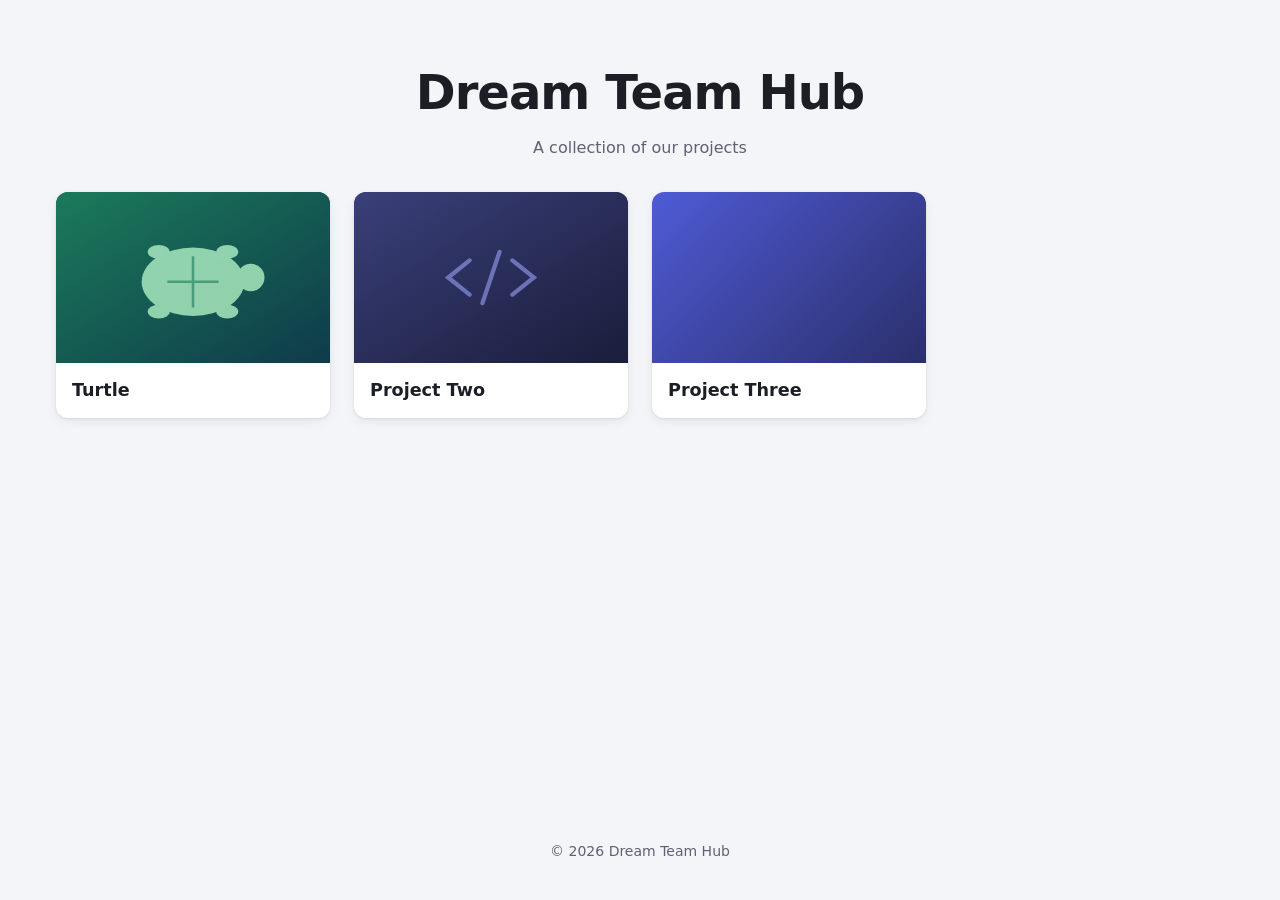
==== index.html @ 84e37cf9 "prototype" ====
<!doctype html>
<html lang="en">
<head>
  <meta charset="utf-8">
  <meta name="viewport" content="width=device-width, initial-scale=1">
  <title>Dream Team Hub</title>
  <meta name="description" content="A collection of projects by the Dream Team.">
  <link rel="canonical" href="https://dreamteamhub.ca/">
  <link rel="icon" href="data:image/svg+xml,<svg xmlns='http://www.w3.org/2000/svg' viewBox='0 0 100 100'><text y='.9em' font-size='90'>✨</text></svg>">
  <link rel="stylesheet" href="css/styles.css">
</head>
<body>
  <header class="site-header">
    <h1>Dream Team Hub</h1>
    <p class="tagline">A collection of our projects</p>
  </header>

  <main>
    <section id="project-grid" class="grid" aria-label="Projects">
      <noscript><p class="empty">Please enable JavaScript to view the projects.</p></noscript>
    </section>
  </main>

  <footer class="site-footer">
    <p>&copy; <span id="year"></span> Dream Team Hub</p>
  </footer>

  <script src="js/projects.js"></script>
  <script src="js/main.js"></script>
</body>
</html>
---- css/styles.css ----
:root {
  --bg: #f4f5f8;
  --surface: #ffffff;
  --text: #1c1e26;
  --muted: #5e6272;
  --accent: #4f5bd5;
  --card-fallback: linear-gradient(135deg, #4f5bd5, #2a2f6b);
  --shadow: 0 1px 3px rgba(0, 0, 0, 0.08), 0 4px 12px rgba(0, 0, 0, 0.06);
  --shadow-hover: 0 4px 10px rgba(0, 0, 0, 0.12), 0 12px 28px rgba(0, 0, 0, 0.12);
  --radius: 12px;
}

@media (prefers-color-scheme: dark) {
  :root {
    --bg: #121319;
    --surface: #1c1e27;
    --text: #eceef4;
    --muted: #a2a6b6;
    --accent: #8b95ff;
    --shadow: 0 1px 3px rgba(0, 0, 0, 0.4);
    --shadow-hover: 0 8px 24px rgba(0, 0, 0, 0.5);
  }
}

*,
*::before,
*::after {
  box-sizing: border-box;
}

body {
  margin: 0;
  min-height: 100vh;
  display: flex;
  flex-direction: column;
  background: var(--bg);
  color: var(--text);
  font-family: system-ui, -apple-system, "Segoe UI", Roboto, Helvetica, Arial, sans-serif;
  line-height: 1.5;
}

main {
  flex: 1;
  width: 100%;
  max-width: 1200px;
  margin: 0 auto;
  padding: 0 16px 48px;
}

.site-header {
  text-align: center;
  padding: 56px 16px 32px;
}

.site-header h1 {
  margin: 0;
  font-size: clamp(2rem, 5vw, 3rem);
  letter-spacing: -0.02em;
}

.tagline {
  margin: 8px 0 0;
  color: var(--muted);
}

/* ---------- Grid ---------- */

.grid {
  display: grid;
  grid-template-columns: repeat(auto-fill, minmax(260px, 1fr));
  gap: 24px;
}

.empty {
  grid-column: 1 / -1;
  text-align: center;
  color: var(--muted);
}

/* ---------- Card ---------- */

.card {
  display: flex;
  flex-direction: column;
  overflow: hidden;
  border-radius: var(--radius);
  background: var(--surface);
  box-shadow: var(--shadow);
  color: inherit;
  text-decoration: none;
  transition: transform 0.2s ease, box-shadow 0.2s ease;
}

.card:hover,
.card:focus-visible {
  transform: translateY(-3px);
  box-shadow: var(--shadow-hover);
}

.card:focus-visible {
  outline: 3px solid var(--accent);
  outline-offset: 3px;
}

.card__media {
  position: relative;
  aspect-ratio: 16 / 10;
  background: var(--card-fallback);
  overflow: hidden;
}

.card__media img {
  display: block;
  width: 100%;
  height: 100%;
  object-fit: cover;
  transition: transform 0.4s ease;
}

.card:hover .card__media img,
.card:focus-visible .card__media img {
  transform: scale(1.04);
}

.card__overlay {
  position: absolute;
  inset: 0;
  display: flex;
  align-items: center;
  justify-content: center;
  padding: 20px;
  background: rgba(0, 0, 0, 0.7);
  opacity: 0;
  transition: opacity 0.25s ease;
}

.card:hover .card__overlay,
.card:focus-visible .card__overlay {
  opacity: 1;
}

.card__description {
  margin: 0;
  color: #fff;
  text-align: center;
  font-size: 0.95rem;
  transform: translateY(8px);
  transition: transform 0.25s ease;
}

.card:hover .card__description,
.card:focus-visible .card__description {
  transform: translateY(0);
}

.card__title {
  margin: 0;
  padding: 14px 16px;
  font-size: 1.1rem;
  font-weight: 600;
}

/* Touch devices have no hover: show the description on a partial overlay instead. */
@media (hover: none) {
  .card__overlay {
    opacity: 1;
    align-items: flex-end;
    background: linear-gradient(to top, rgba(0, 0, 0, 0.75), rgba(0, 0, 0, 0) 70%);
  }

  .card__description {
    transform: none;
    text-align: left;
    font-size: 0.875rem;
  }
}

@media (prefers-reduced-motion: reduce) {
  .card,
  .card__media img,
  .card__overlay,
  .card__description {
    transition: none;
  }
}

/* ---------- Footer ---------- */

.site-footer {
  text-align: center;
  padding: 24px 16px;
  color: var(--muted);
  font-size: 0.875rem;
}
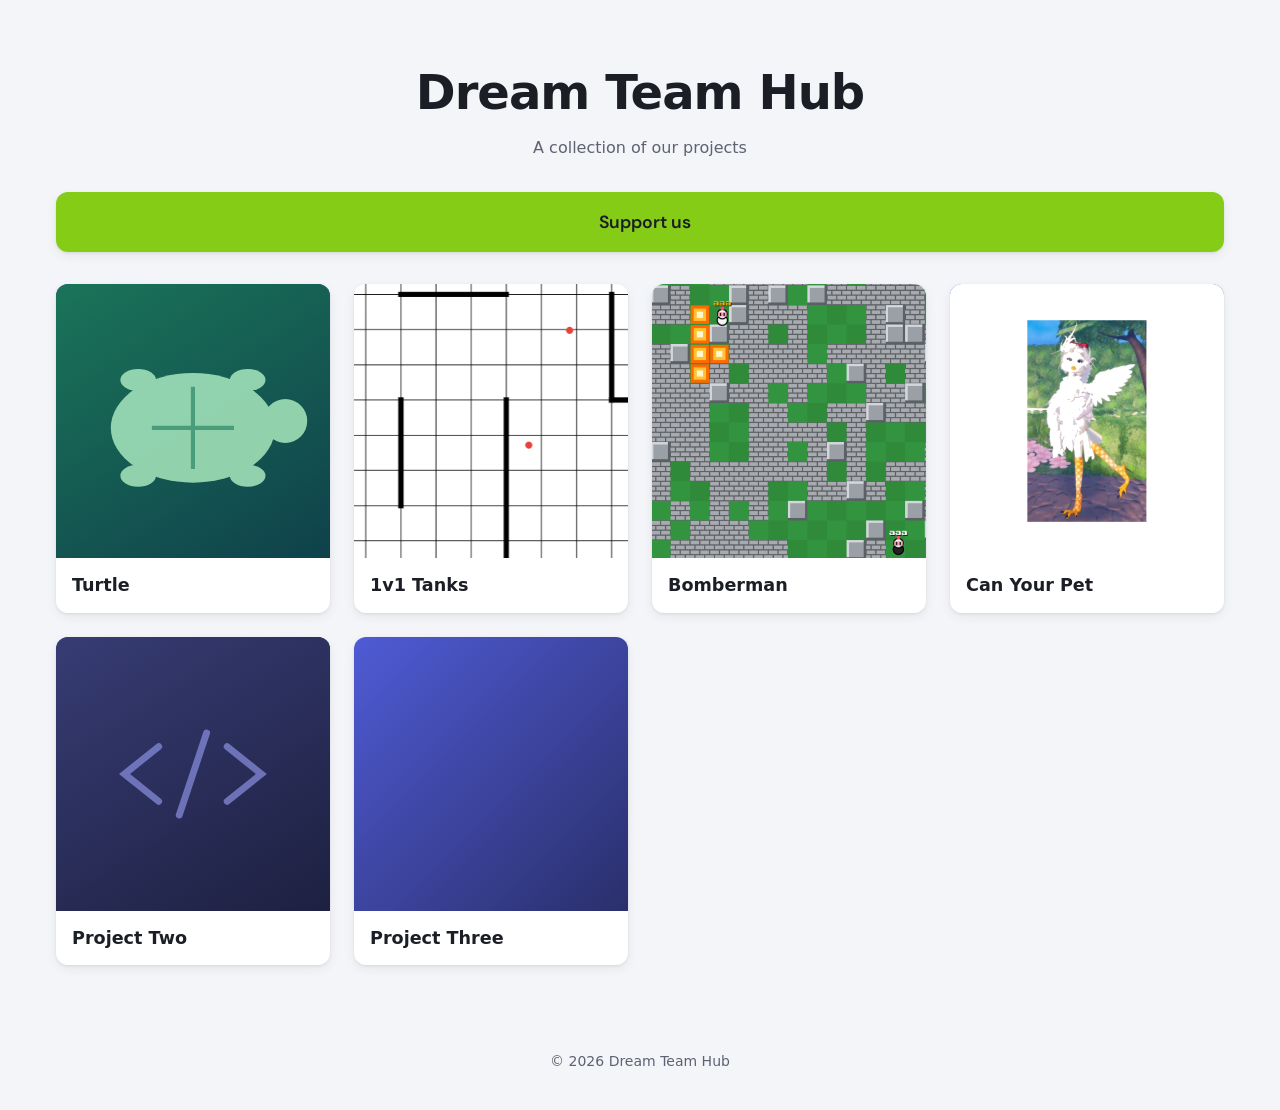
==== commit 9091554a: "feat: add kofi" ====
--- a/index.html
+++ b/index.html
@@ -7,6 +7,9 @@
   <meta name="description" content="A collection of projects by the Dream Team.">
   <link rel="canonical" href="https://dreamteamhub.ca/">
   <link rel="icon" href="data:image/svg+xml,<svg xmlns='http://www.w3.org/2000/svg' viewBox='0 0 100 100'><text y='.9em' font-size='90'>✨</text></svg>">
+  <link rel="preconnect" href="https://fonts.googleapis.com">
+  <link rel="preconnect" href="https://fonts.gstatic.com" crossorigin>
+  <link href="https://fonts.googleapis.com/css2?family=DM+Sans:wght@600&display=swap" rel="stylesheet">
   <link rel="stylesheet" href="css/styles.css">
 </head>
 <body>
@@ -14,8 +17,9 @@
     <h1>Dream Team Hub</h1>
     <p class="tagline">A collection of our projects</p>
   </header>
+  <main>
+    <a class="kofi-button" href="https://ko-fi.com/abtea" target="_blank" rel="noopener"><img src="https://storage.ko-fi.com/cdn/logomarkLogo.png" alt="" class="kofi-button__icon"><span>Support us</span></a>
 
-  <main>
     <section id="project-grid" class="grid" aria-label="Projects">
       <noscript><p class="empty">Please enable JavaScript to view the projects.</p></noscript>
     </section>
--- a/css/styles.css
+++ b/css/styles.css
@@ -63,6 +63,44 @@
   color: var(--muted);
 }
 
+/* ---------- Ko-fi ---------- */
+
+.kofi-button {
+  display: flex;
+  align-items: center;
+  justify-content: center;
+  gap: 10px;
+  font-family: 'DM Sans', sans-serif !important;
+  width: 100%;
+  margin: 0 0 32px;
+  padding: 16px;
+  border-radius: var(--radius);
+  background: #84cc16;
+  color: #1c1e26;
+  font-weight: 600;
+  font-size: 1.1rem;
+  text-align: center;
+  text-decoration: none;
+  box-shadow: var(--shadow);
+  transition: transform 0.2s ease, box-shadow 0.2s ease;
+}
+
+.kofi-button__icon {
+  height: 1.6em;
+  width: auto;
+}
+
+.kofi-button:hover,
+.kofi-button:focus-visible {
+  transform: translateY(-2px);
+  box-shadow: var(--shadow-hover);
+}
+
+.kofi-button:focus-visible {
+  outline: 3px solid var(--accent);
+  outline-offset: 3px;
+}
+
 /* ---------- Grid ---------- */
 
 .grid {
@@ -104,7 +142,7 @@
 
 .card__media {
   position: relative;
-  aspect-ratio: 16 / 10;
+  aspect-ratio: 1 / 1;
   background: var(--card-fallback);
   overflow: hidden;
 }
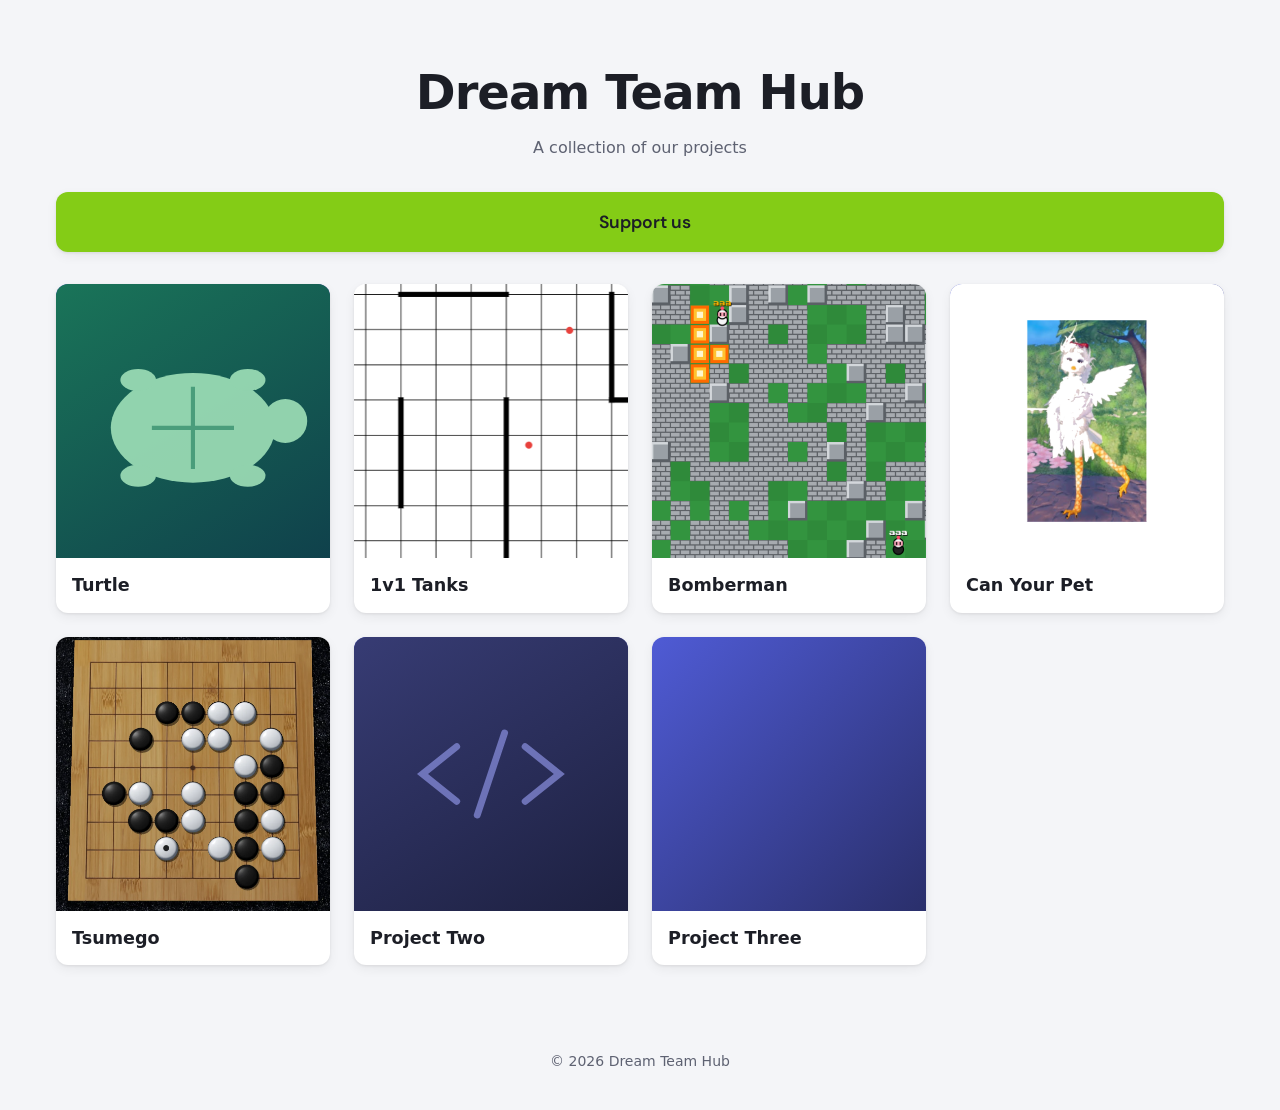
==== commit bb6f8a0f: "feat: add adsense" ====
--- a/index.html
+++ b/index.html
@@ -11,6 +11,7 @@
   <link rel="preconnect" href="https://fonts.gstatic.com" crossorigin>
   <link href="https://fonts.googleapis.com/css2?family=DM+Sans:wght@600&display=swap" rel="stylesheet">
   <link rel="stylesheet" href="css/styles.css">
+  <script async src="https://pagead2.googlesyndication.com/pagead/js/adsbygoogle.js?client=ca-pub-4891374612985830" crossorigin="anonymous"></script>
 </head>
 <body>
   <header class="site-header">
